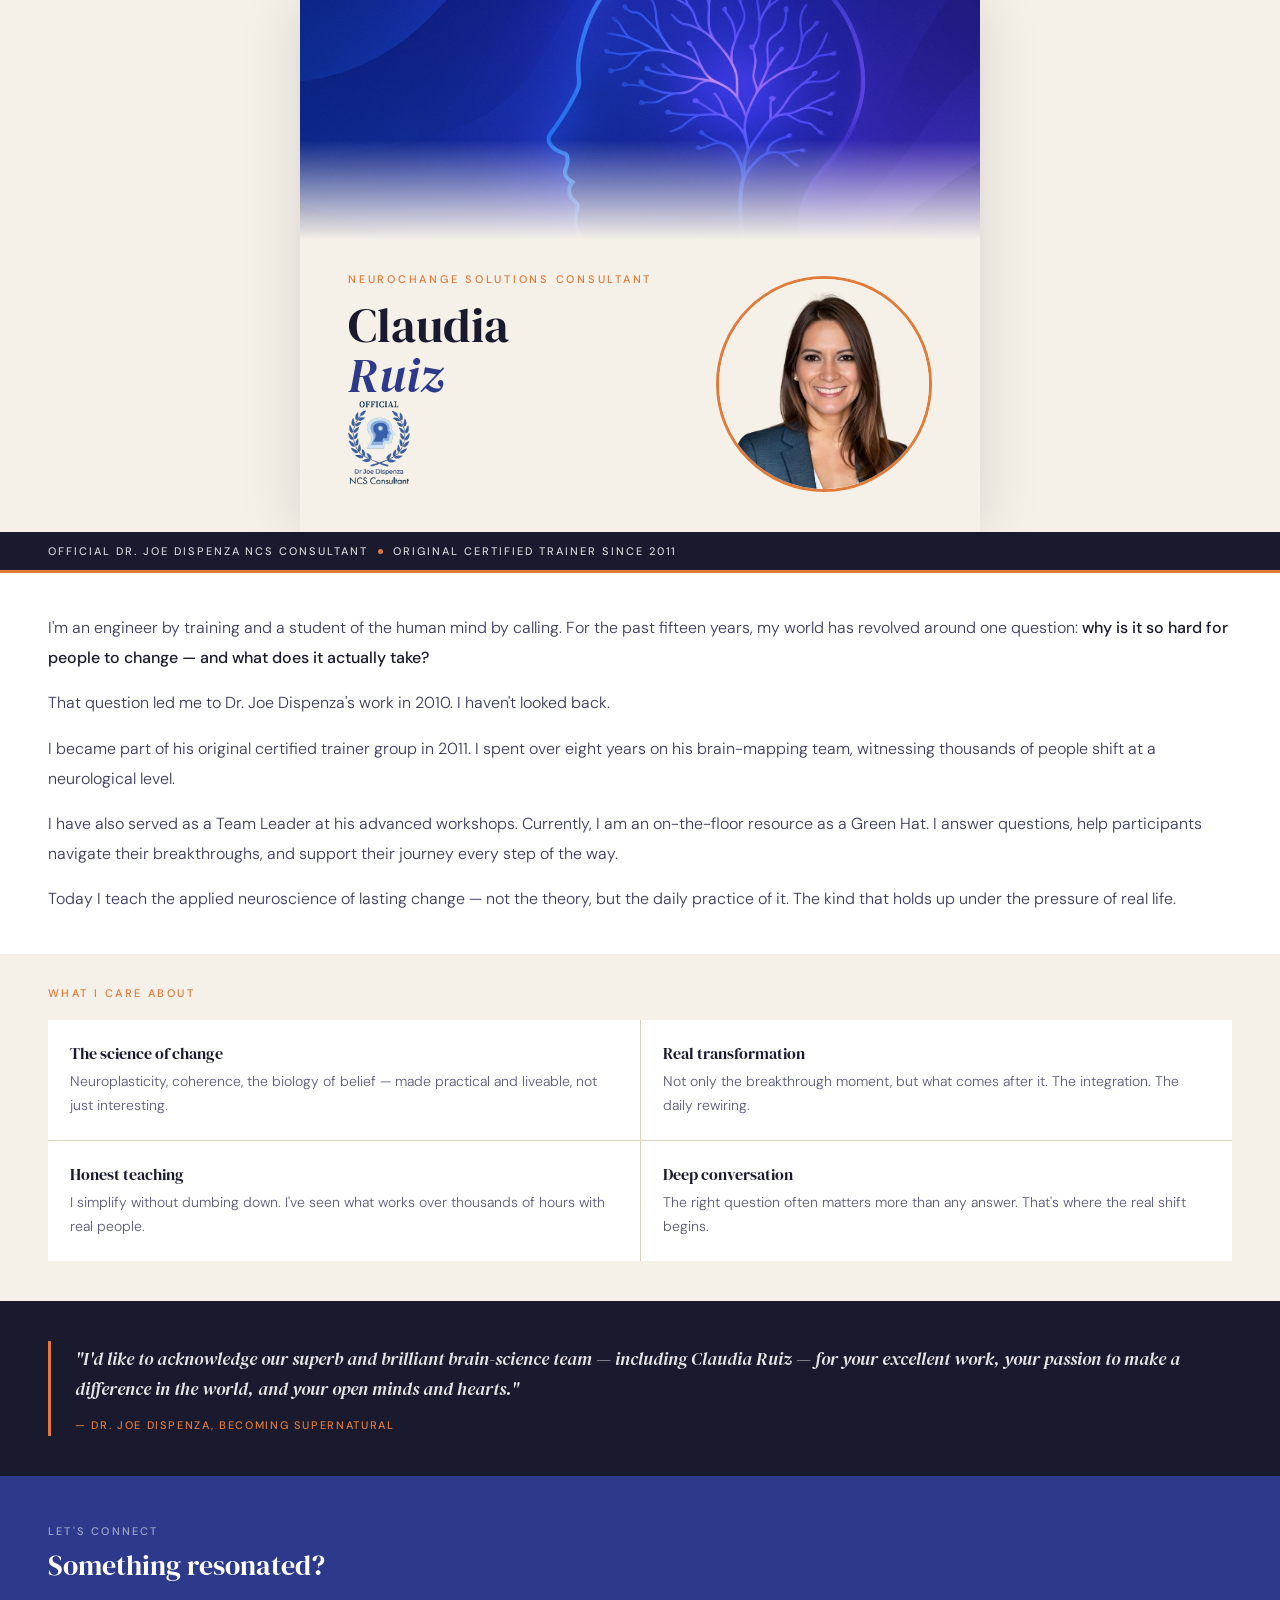
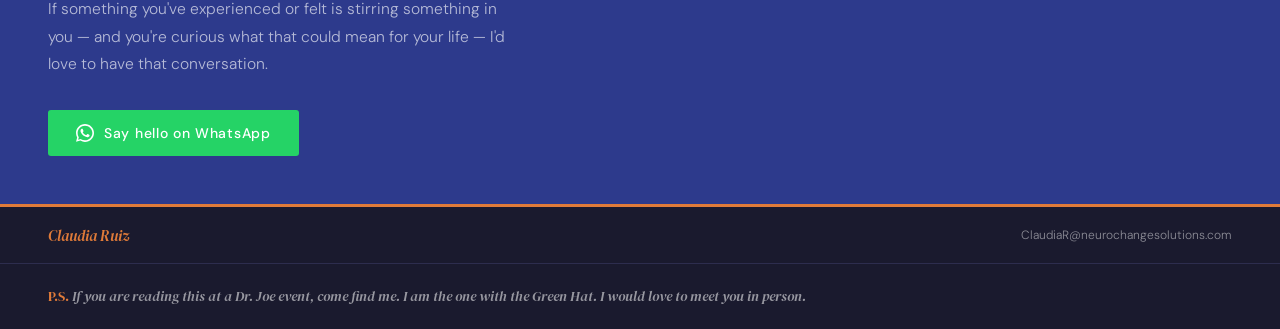
==== hello.html @ 994dd4ee "Add files via upload" ====
<!DOCTYPE html>
<html lang="en">
<head>
<meta charset="UTF-8">
<meta name="viewport" content="width=device-width, initial-scale=1.0">
<title>Claudia Ruiz | NeuroChange Solutions Consultant</title>
<link href="https://fonts.googleapis.com/css2?family=DM+Serif+Display:ital@0;1&family=DM+Sans:wght@300;400;500&display=swap" rel="stylesheet">
<style>
*{box-sizing:border-box;margin:0;padding:0}
body{font-family:"DM Sans",sans-serif;background:#F5F0E8;color:#1A1A2E;min-height:100vh}
.page{max-width:680px;margin:0 auto;box-shadow:0 0 60px rgba(0,0,0,0.12)}

.hero{height:240px;overflow:hidden;position:relative}
.hero img{width:100%;height:100%;object-fit:cover;object-position:center center;display:block}
.hero-fade{position:absolute;bottom:0;left:0;width:100%;height:100px;background:linear-gradient(to bottom,transparent,#F5F0E8)}

.top{background:#F5F0E8;padding:2rem 0 2.5rem;display:grid;grid-template-columns:1fr auto;align-items:start;gap:2rem}
.greeting{font-size:11px;font-weight:500;letter-spacing:0.25em;text-transform:uppercase;color:#E07B39;margin-bottom:0.85rem}
.name{font-family:"DM Serif Display",serif;font-size:3rem;line-height:1.05;color:#1A1A2E;font-weight:400}
.name em{font-style:italic;color:#2D3A8C}
.photo-wrap{display:flex;flex-direction:column;align-items:center;gap:10px;margin-top:0.25rem}
.shield-center{display:flex;justify-content:center;margin-top:1rem}
.photo{width:216px;height:216px;border-radius:50%;overflow:hidden;border:3px solid #E07B39;flex-shrink:0;background:#F5F0E8}
.photo img{width:100%;height:100%;object-fit:cover;object-position:center top}
.shield{width:62px}

.ncs-bar{background:#1A1A2E;padding:0.75rem 3rem;display:flex;align-items:center;gap:10px;flex-wrap:wrap}
.ncs-bar-text{font-size:11px;font-weight:500;letter-spacing:0.18em;text-transform:uppercase;color:rgba(255,255,255,0.8)}
.ncs-dot{width:5px;height:5px;border-radius:50%;background:#E07B39;flex-shrink:0}

.about{background:#fff;padding:2.5rem 3rem;border-top:3px solid #E07B39}
.about p{font-size:1rem;line-height:1.85;color:#3A3A5C;font-weight:300}
.about p+p{margin-top:1rem}
.about strong{font-weight:500;color:#1A1A2E}

.pillars-wrap{background:#F5F0E8;padding:2rem 3rem 2.5rem}
.section-label{font-size:11px;font-weight:500;letter-spacing:0.22em;text-transform:uppercase;color:#E07B39;margin-bottom:1.25rem}
.pillars{display:grid;grid-template-columns:1fr 1fr;gap:1px;background:#D9D0BC}
.pillar{background:#fff;padding:1.4rem}
.pillar-title{font-family:"DM Serif Display",serif;font-size:1rem;color:#1A1A2E;margin-bottom:0.35rem}
.pillar-body{font-size:0.875rem;line-height:1.7;color:#5A5A7A;font-weight:300}

.quote-wrap{background:#1A1A2E;padding:2.5rem 3rem}
.quote-box{border-left:3px solid #E07B39;padding:0.25rem 0 0.25rem 1.5rem}
.quote-text{font-family:"DM Serif Display",serif;font-style:italic;font-size:1.1rem;line-height:1.7;color:rgba(255,255,255,0.88)}
.quote-attr{font-size:11px;font-weight:500;letter-spacing:0.15em;text-transform:uppercase;color:#E07B39;margin-top:0.85rem}

.connect-bar{background:#2D3A8C;padding:3rem}
.connect-label{font-size:11px;font-weight:500;letter-spacing:0.2em;text-transform:uppercase;color:rgba(255,255,255,0.55);margin-bottom:0.5rem}
.connect-heading{font-family:"DM Serif Display",serif;font-size:1.75rem;color:#fff;margin-bottom:0.75rem}
.connect-sub{font-size:0.975rem;color:rgba(255,255,255,0.65);line-height:1.75;font-weight:300;margin-bottom:2rem;max-width:460px}
.btn-wa{display:inline-flex;align-items:center;gap:10px;background:#25D366;color:#fff;padding:14px 28px;border-radius:3px;font-family:"DM Sans",sans-serif;font-size:14px;font-weight:500;letter-spacing:0.05em;text-decoration:none;transition:opacity 0.15s}
.btn-wa:hover{opacity:0.85}
.btn-wa svg{width:18px;height:18px;fill:#fff;flex-shrink:0}

.foot{background:#1A1A2E;padding:1.1rem 3rem;display:flex;justify-content:space-between;align-items:center;border-top:3px solid #E07B39}
.foot-name{font-family:"DM Serif Display",serif;font-style:italic;font-size:0.95rem;color:#E07B39}
.foot-email{font-size:12px;color:rgba(255,255,255,0.5);text-decoration:none;font-weight:300}
.foot-email:hover{color:#E07B39}

@media(max-width:520px){
  .top,.ncs-bar,.about,.pillars-wrap,.quote-wrap,.connect-bar,.foot{padding-left:1.5rem;padding-right:1.5rem}
  .top{grid-template-columns:1fr;gap:0}
  .photo-wrap{flex-direction:row;align-items:center;gap:14px;margin-top:1.5rem}
  .photo{width:160px;height:160px}
  .shield{width:48px}
  .name{font-size:2.4rem}
  .pillars{grid-template-columns:1fr}
  .foot{flex-direction:column;gap:0.4rem;align-items:flex-start}
  .hero{height:180px}
}
</style>
</head>
<body>
<div class="page">

  <div class="hero">
    <img src="[data-uri]" alt="Neural mind illustration">
    <div class="hero-fade"></div>
  </div>

  <div class="top">
    <div class="top-text" style="padding-left:3rem">
      <p class="greeting">NeuroChange Solutions Consultant</p>
      <h1 class="name">Claudia<br><em>Ruiz</em></h1>
      <img src="[data-uri]" alt="Official NCS Consultant badge" class="shield">
    </div>
    <div class="photo-wrap" style="padding-right:3rem">
      <div class="photo">
        <img src="[data-uri]" alt="Claudia Ruiz">
      </div>

    </div>
  </div>

</div>
  </div>

  <div class="ncs-bar">
    <span class="ncs-bar-text">Official Dr. Joe Dispenza NCS Consultant</span>
    <span class="ncs-dot"></span>
    <span class="ncs-bar-text">Original certified trainer since 2011</span>
  </div>

  <div class="about">
    <p>I'm an engineer by training and a student of the human mind by calling. For the past fifteen years, my world has revolved around one question: <strong>why is it so hard for people to change — and what does it actually take?</strong></p>
    <p>That question led me to Dr. Joe Dispenza's work in 2010. I haven't looked back.</p>
    <p>I became part of his original certified trainer group in 2011. I spent over eight years on his brain-mapping team, witnessing thousands of people shift at a neurological level.</p>
    <p>I have also served as a Team Leader at his advanced workshops. Currently, I am an on-the-floor resource as a Green Hat. I answer questions, help participants navigate their breakthroughs, and support their journey every step of the way.</p>
    <p>Today I teach the applied neuroscience of lasting change — not the theory, but the daily practice of it. The kind that holds up under the pressure of real life.</p>
  </div>

  <div class="pillars-wrap">
    <p class="section-label">What I care about</p>
    <div class="pillars">
      <div class="pillar">
        <p class="pillar-title">The science of change</p>
        <p class="pillar-body">Neuroplasticity, coherence, the biology of belief — made practical and liveable, not just interesting.</p>
      </div>
      <div class="pillar">
        <p class="pillar-title">Real transformation</p>
        <p class="pillar-body">Not only the breakthrough moment, but what comes after it. The integration. The daily rewiring.</p>
      </div>
      <div class="pillar">
        <p class="pillar-title">Honest teaching</p>
        <p class="pillar-body">I simplify without dumbing down. I've seen what works over thousands of hours with real people.</p>
      </div>
      <div class="pillar">
        <p class="pillar-title">Deep conversation</p>
        <p class="pillar-body">The right question often matters more than any answer. That's where the real shift begins.</p>
      </div>
    </div>
  </div>

  <div class="quote-wrap">
    <div class="quote-box">
      <p class="quote-text">"I'd like to acknowledge our superb and brilliant brain-science team — including Claudia Ruiz — for your excellent work, your passion to make a difference in the world, and your open minds and hearts."</p>
      <p class="quote-attr">— Dr. Joe Dispenza, Becoming Supernatural</p>
    </div>
  </div>

  <div class="connect-bar">
    <p class="connect-label">Let's connect</p>
    <p class="connect-heading">Something resonated?</p>
    <p class="connect-sub">If something you've experienced or felt is stirring something in you — and you're curious what that could mean for your life — I'd love to have that conversation.</p>
    <a href="https://wa.me/message/G7SIAC56ROKIF1?src=qr" class="btn-wa" target="_blank">
      <svg viewBox="0 0 24 24"><path d="M17.472 14.382c-.297-.149-1.758-.867-2.03-.967-.273-.099-.471-.148-.67.15-.197.297-.767.966-.94 1.164-.173.199-.347.223-.644.075-.297-.15-1.255-.463-2.39-1.475-.883-.788-1.48-1.761-1.653-2.059-.173-.297-.018-.458.13-.606.134-.133.298-.347.446-.52.149-.174.198-.298.298-.497.099-.198.05-.371-.025-.52-.075-.149-.669-1.612-.916-2.207-.242-.579-.487-.5-.669-.51-.173-.008-.371-.01-.57-.01-.198 0-.52.074-.792.372-.272.297-1.04 1.016-1.04 2.479 0 1.462 1.065 2.875 1.213 3.074.149.198 2.096 3.2 5.077 4.487.709.306 1.262.489 1.694.625.712.227 1.36.195 1.871.118.571-.085 1.758-.719 2.006-1.413.248-.694.248-1.289.173-1.413-.074-.124-.272-.198-.57-.347zM12 0C5.373 0 0 5.373 0 12c0 2.124.558 4.122 1.535 5.855L.057 23.5l5.763-1.51A11.935 11.935 0 0 0 12 24c6.627 0 12-5.373 12-12S18.627 0 12 0zm0 21.818c-1.96 0-3.786-.53-5.348-1.452l-.383-.227-3.42.897.912-3.329-.25-.397A9.786 9.786 0 0 1 2.182 12C2.182 6.57 6.57 2.182 12 2.182c5.43 0 9.818 4.388 9.818 9.818 0 5.43-4.388 9.818-9.818 9.818z"/></svg>
      Say hello on WhatsApp
    </a>
  </div>

  <div class="foot">
    <span class="foot-name">Claudia Ruiz</span>
    <a href="mailto:ClaudiaR@neurochangesolutions.com" class="foot-email">ClaudiaR@neurochangesolutions.com</a>
  </div>
  <div style="background:#1A1A2E;padding:1.25rem 3rem;border-top:1px solid #2D2D4E;">
    <p style="font-size:0.875rem;color:rgba(255,255,255,0.55);font-weight:300;line-height:1.75;font-style:italic;font-family:'DM Serif Display',serif;"><strong style="font-weight:500;color:#E07B39;font-style:normal;">P.S.</strong> If you are reading this at a Dr. Joe event, come find me. I am the one with the Green Hat. I would love to meet you in person.</p>
  </div>

</div>
</body>
</html>
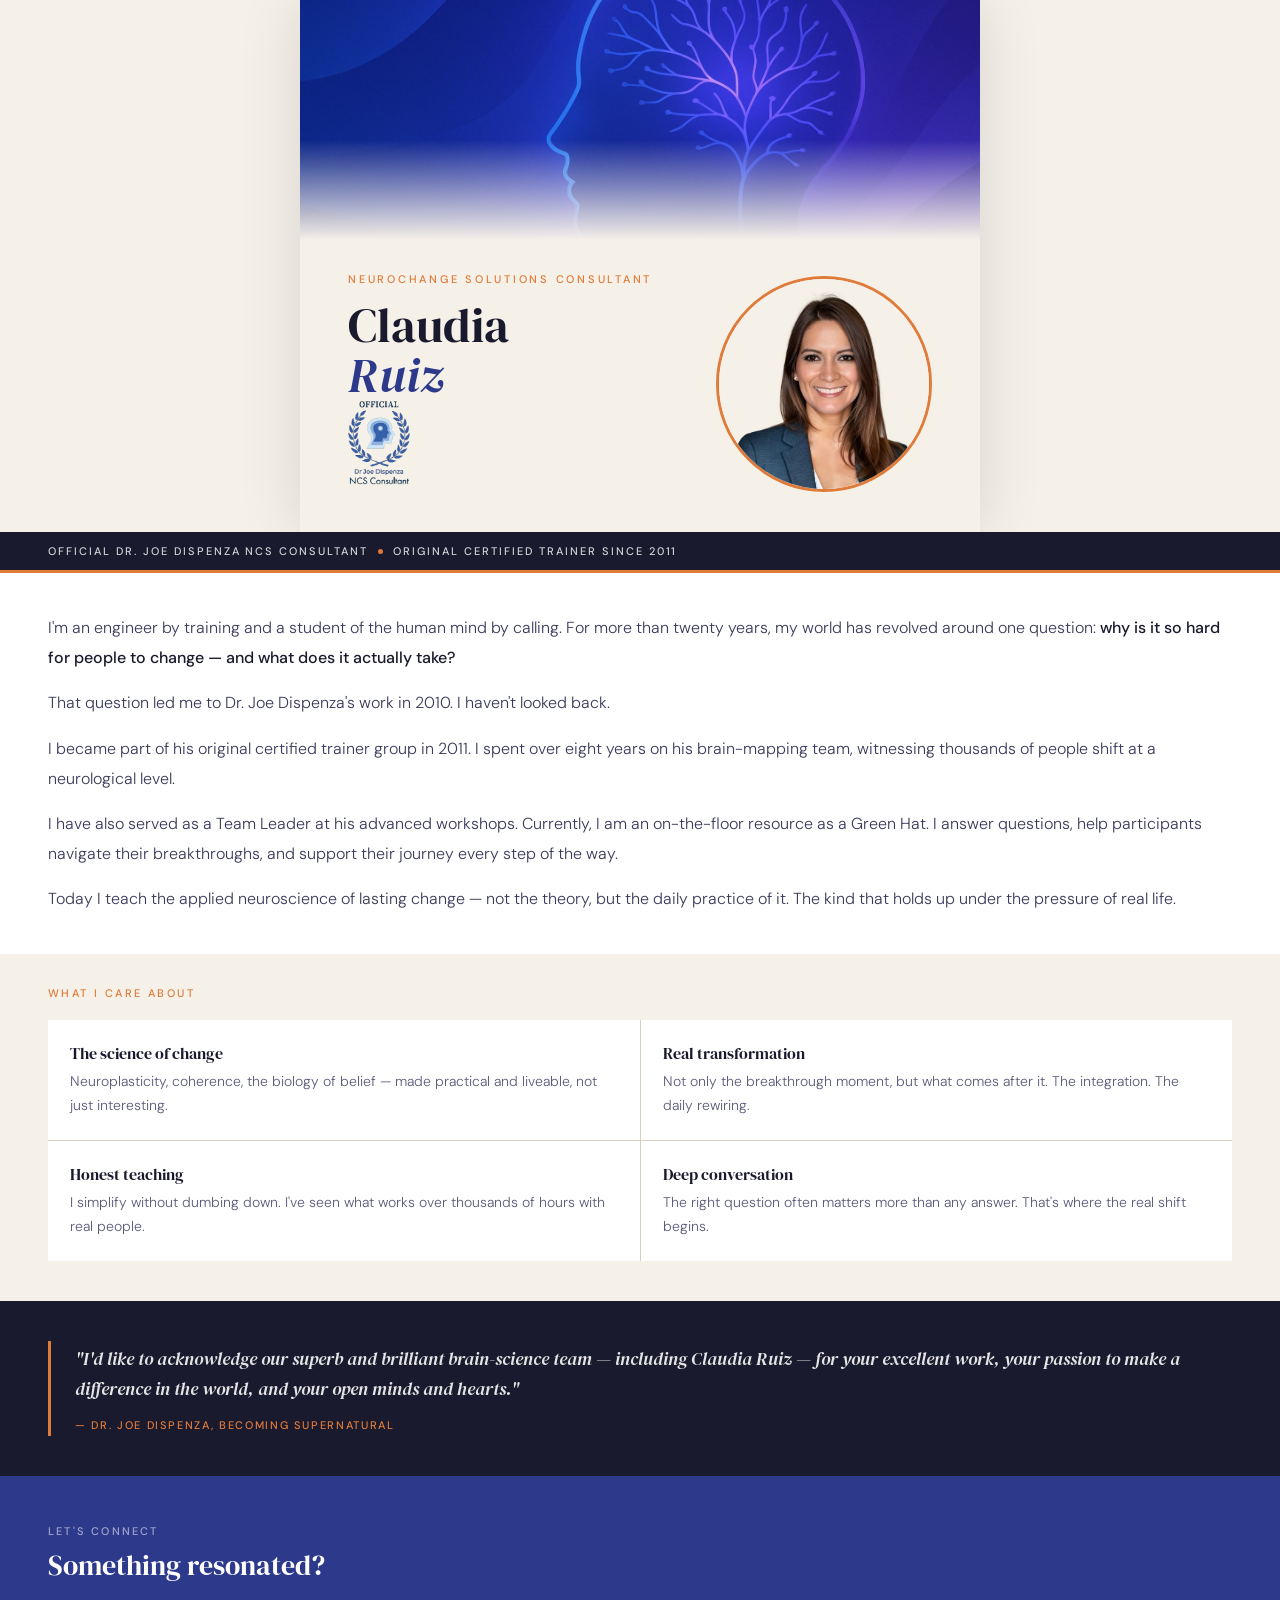
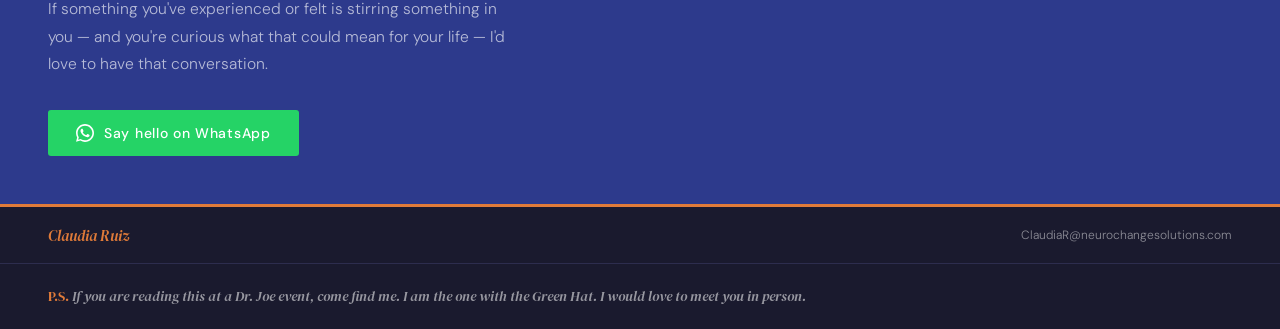
==== commit 990b1523: "Add files via upload" ====
--- a/hello.html
+++ b/hello.html
@@ -103,7 +103,7 @@
   </div>
 
   <div class="about">
-    <p>I'm an engineer by training and a student of the human mind by calling. For the past fifteen years, my world has revolved around one question: <strong>why is it so hard for people to change — and what does it actually take?</strong></p>
+    <p>I'm an engineer by training and a student of the human mind by calling. For more than twenty years, my world has revolved around one question: <strong>why is it so hard for people to change — and what does it actually take?</strong></p>
     <p>That question led me to Dr. Joe Dispenza's work in 2010. I haven't looked back.</p>
     <p>I became part of his original certified trainer group in 2011. I spent over eight years on his brain-mapping team, witnessing thousands of people shift at a neurological level.</p>
     <p>I have also served as a Team Leader at his advanced workshops. Currently, I am an on-the-floor resource as a Green Hat. I answer questions, help participants navigate their breakthroughs, and support their journey every step of the way.</p>
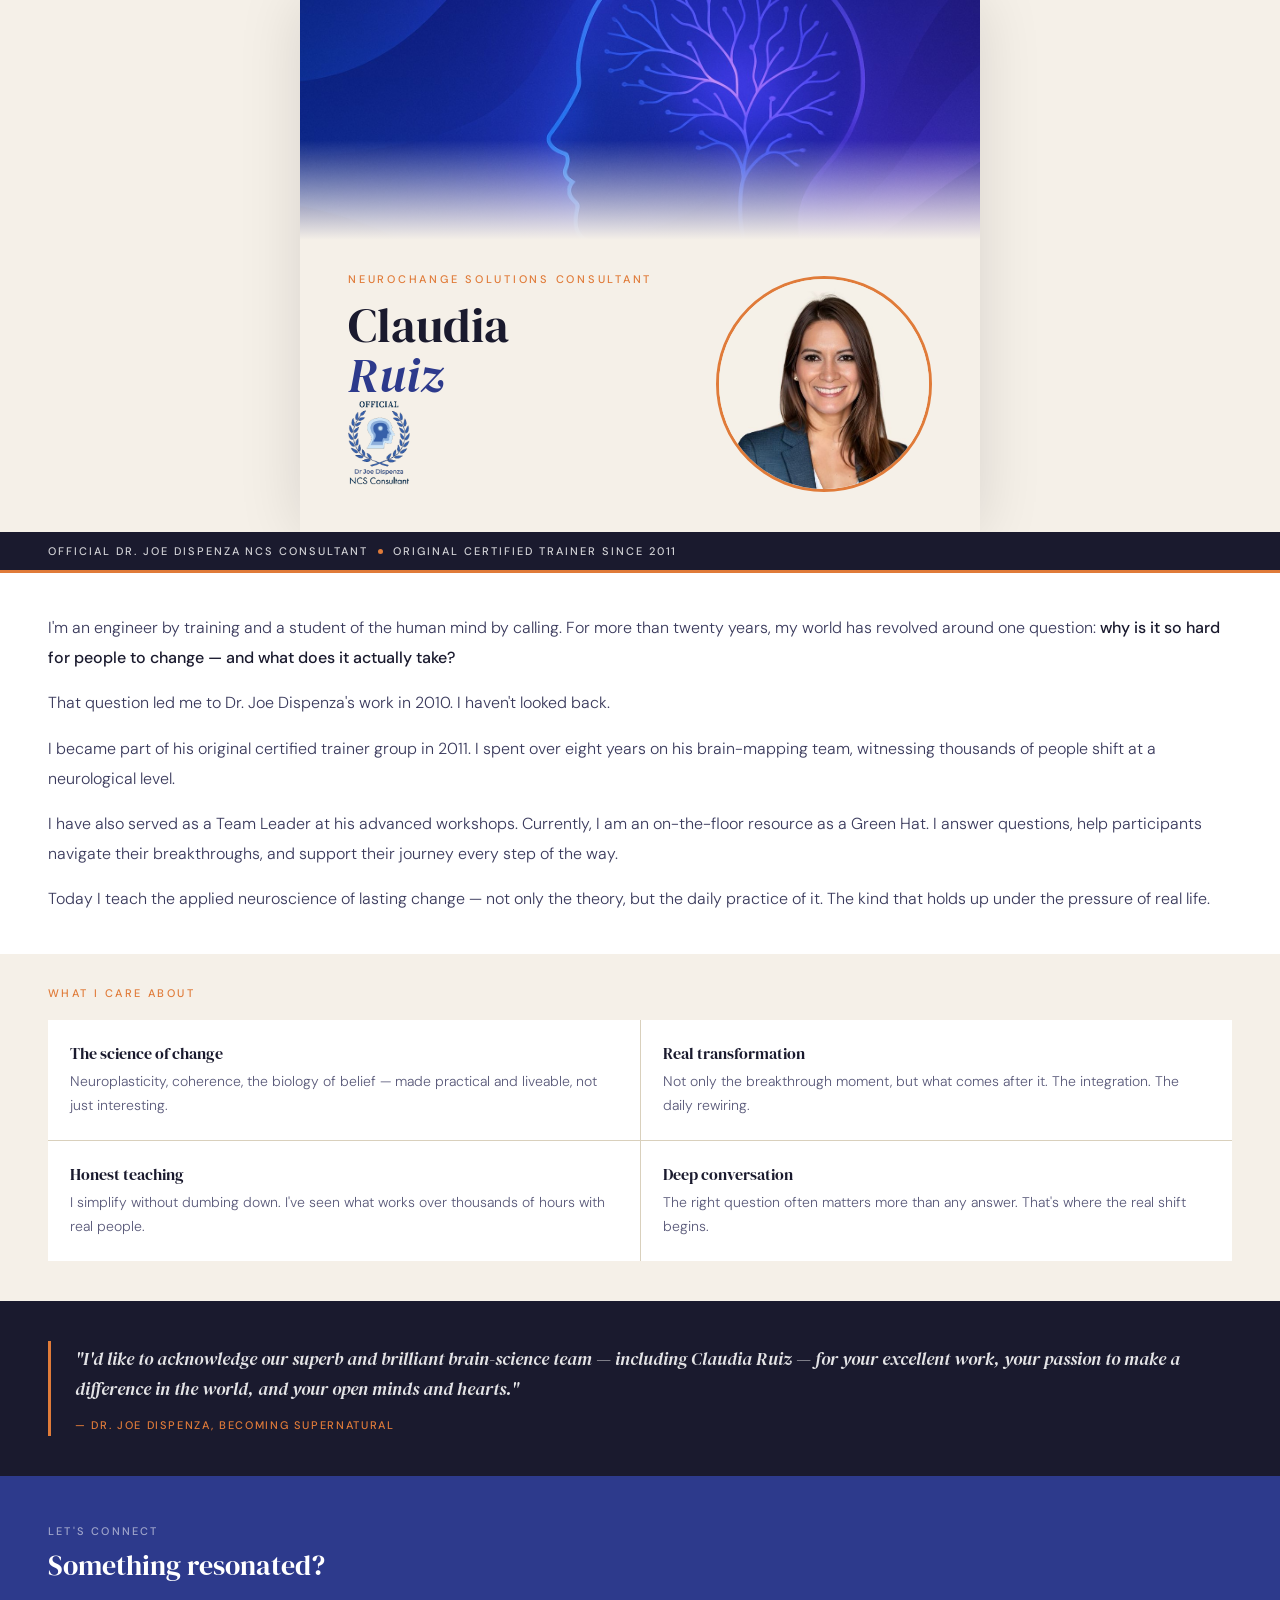
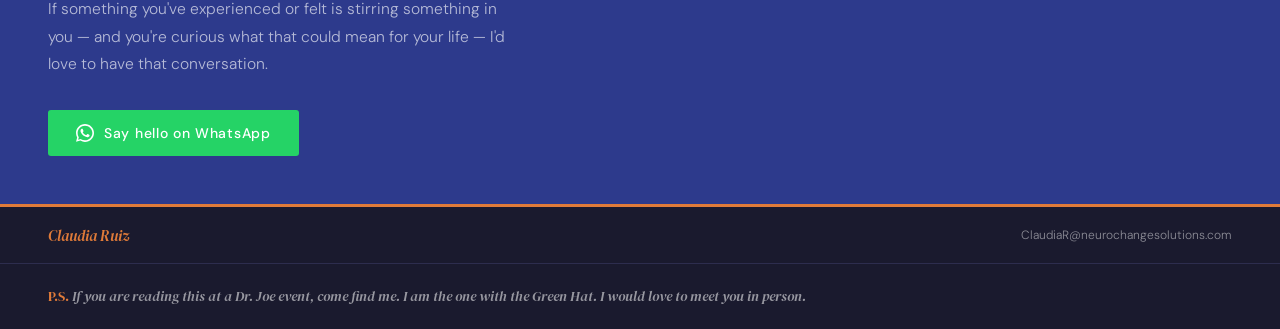
==== commit a4ef1069: "Add files via upload" ====
--- a/hello.html
+++ b/hello.html
@@ -107,7 +107,7 @@
     <p>That question led me to Dr. Joe Dispenza's work in 2010. I haven't looked back.</p>
     <p>I became part of his original certified trainer group in 2011. I spent over eight years on his brain-mapping team, witnessing thousands of people shift at a neurological level.</p>
     <p>I have also served as a Team Leader at his advanced workshops. Currently, I am an on-the-floor resource as a Green Hat. I answer questions, help participants navigate their breakthroughs, and support their journey every step of the way.</p>
-    <p>Today I teach the applied neuroscience of lasting change — not the theory, but the daily practice of it. The kind that holds up under the pressure of real life.</p>
+    <p>Today I teach the applied neuroscience of lasting change — not only the theory, but the daily practice of it. The kind that holds up under the pressure of real life.</p>
   </div>
 
   <div class="pillars-wrap">
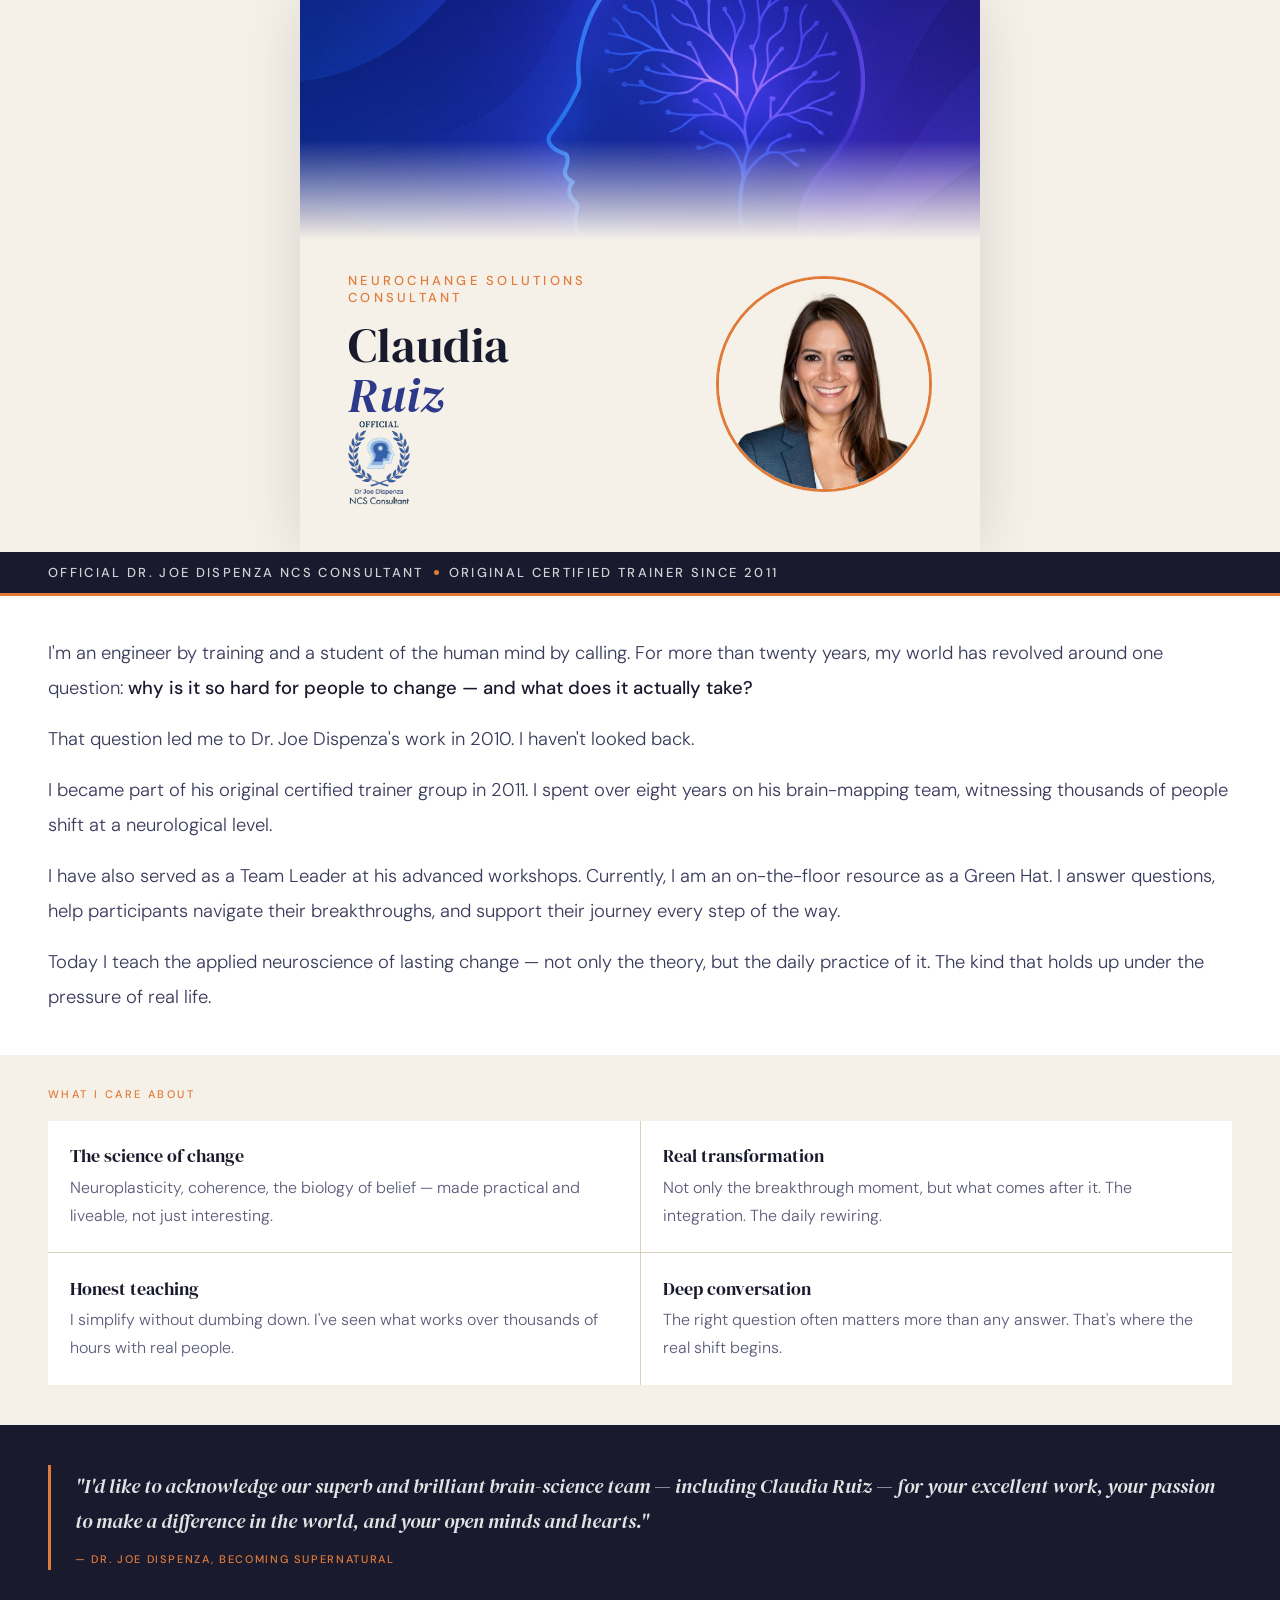
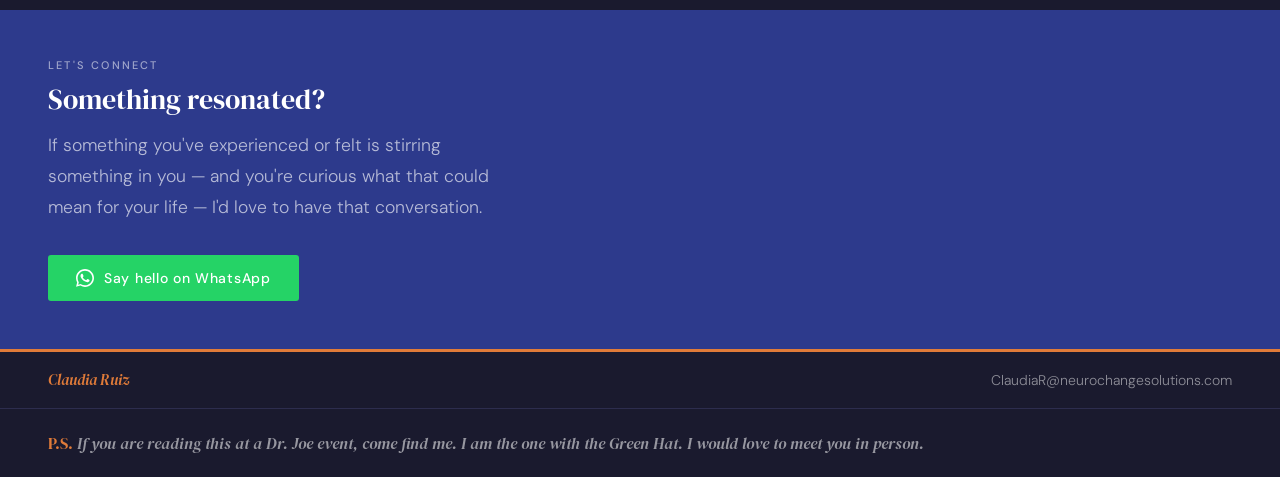
==== commit 94c9089b: "Add files via upload" ====
--- a/hello.html
+++ b/hello.html
@@ -15,7 +15,7 @@
 .hero-fade{position:absolute;bottom:0;left:0;width:100%;height:100px;background:linear-gradient(to bottom,transparent,#F5F0E8)}
 
 .top{background:#F5F0E8;padding:2rem 0 2.5rem;display:grid;grid-template-columns:1fr auto;align-items:start;gap:2rem}
-.greeting{font-size:11px;font-weight:500;letter-spacing:0.25em;text-transform:uppercase;color:#E07B39;margin-bottom:0.85rem}
+.greeting{font-size:13px;font-weight:500;letter-spacing:0.25em;text-transform:uppercase;color:#E07B39;margin-bottom:0.85rem}
 .name{font-family:"DM Serif Display",serif;font-size:3rem;line-height:1.05;color:#1A1A2E;font-weight:400}
 .name em{font-style:italic;color:#2D3A8C}
 .photo-wrap{display:flex;flex-direction:column;align-items:center;gap:10px;margin-top:0.25rem}
@@ -25,11 +25,11 @@
 .shield{width:62px}
 
 .ncs-bar{background:#1A1A2E;padding:0.75rem 3rem;display:flex;align-items:center;gap:10px;flex-wrap:wrap}
-.ncs-bar-text{font-size:11px;font-weight:500;letter-spacing:0.18em;text-transform:uppercase;color:rgba(255,255,255,0.8)}
+.ncs-bar-text{font-size:13px;font-weight:500;letter-spacing:0.18em;text-transform:uppercase;color:rgba(255,255,255,0.8)}
 .ncs-dot{width:5px;height:5px;border-radius:50%;background:#E07B39;flex-shrink:0}
 
 .about{background:#fff;padding:2.5rem 3rem;border-top:3px solid #E07B39}
-.about p{font-size:1rem;line-height:1.85;color:#3A3A5C;font-weight:300}
+.about p{font-size:1.15rem;line-height:1.9;color:#3A3A5C;font-weight:300}
 .about p+p{margin-top:1rem}
 .about strong{font-weight:500;color:#1A1A2E}
 
@@ -37,25 +37,25 @@
 .section-label{font-size:11px;font-weight:500;letter-spacing:0.22em;text-transform:uppercase;color:#E07B39;margin-bottom:1.25rem}
 .pillars{display:grid;grid-template-columns:1fr 1fr;gap:1px;background:#D9D0BC}
 .pillar{background:#fff;padding:1.4rem}
-.pillar-title{font-family:"DM Serif Display",serif;font-size:1rem;color:#1A1A2E;margin-bottom:0.35rem}
-.pillar-body{font-size:0.875rem;line-height:1.7;color:#5A5A7A;font-weight:300}
+.pillar-title{font-family:"DM Serif Display",serif;font-size:1.15rem;color:#1A1A2E;margin-bottom:0.35rem}
+.pillar-body{font-size:1rem;line-height:1.75;color:#5A5A7A;font-weight:300}
 
 .quote-wrap{background:#1A1A2E;padding:2.5rem 3rem}
 .quote-box{border-left:3px solid #E07B39;padding:0.25rem 0 0.25rem 1.5rem}
-.quote-text{font-family:"DM Serif Display",serif;font-style:italic;font-size:1.1rem;line-height:1.7;color:rgba(255,255,255,0.88)}
+.quote-text{font-family:"DM Serif Display",serif;font-style:italic;font-size:1.25rem;line-height:1.75;color:rgba(255,255,255,0.88)}
 .quote-attr{font-size:11px;font-weight:500;letter-spacing:0.15em;text-transform:uppercase;color:#E07B39;margin-top:0.85rem}
 
 .connect-bar{background:#2D3A8C;padding:3rem}
 .connect-label{font-size:11px;font-weight:500;letter-spacing:0.2em;text-transform:uppercase;color:rgba(255,255,255,0.55);margin-bottom:0.5rem}
 .connect-heading{font-family:"DM Serif Display",serif;font-size:1.75rem;color:#fff;margin-bottom:0.75rem}
-.connect-sub{font-size:0.975rem;color:rgba(255,255,255,0.65);line-height:1.75;font-weight:300;margin-bottom:2rem;max-width:460px}
+.connect-sub{font-size:1.1rem;color:rgba(255,255,255,0.65);line-height:1.75;font-weight:300;margin-bottom:2rem;max-width:460px}
 .btn-wa{display:inline-flex;align-items:center;gap:10px;background:#25D366;color:#fff;padding:14px 28px;border-radius:3px;font-family:"DM Sans",sans-serif;font-size:14px;font-weight:500;letter-spacing:0.05em;text-decoration:none;transition:opacity 0.15s}
 .btn-wa:hover{opacity:0.85}
 .btn-wa svg{width:18px;height:18px;fill:#fff;flex-shrink:0}
 
 .foot{background:#1A1A2E;padding:1.1rem 3rem;display:flex;justify-content:space-between;align-items:center;border-top:3px solid #E07B39}
 .foot-name{font-family:"DM Serif Display",serif;font-style:italic;font-size:0.95rem;color:#E07B39}
-.foot-email{font-size:12px;color:rgba(255,255,255,0.5);text-decoration:none;font-weight:300}
+.foot-email{font-size:14px;color:rgba(255,255,255,0.5);text-decoration:none;font-weight:300}
 .foot-email:hover{color:#E07B39}
 
 @media(max-width:520px){
@@ -154,7 +154,7 @@
     <a href="mailto:ClaudiaR@neurochangesolutions.com" class="foot-email">ClaudiaR@neurochangesolutions.com</a>
   </div>
   <div style="background:#1A1A2E;padding:1.25rem 3rem;border-top:1px solid #2D2D4E;">
-    <p style="font-size:0.875rem;color:rgba(255,255,255,0.55);font-weight:300;line-height:1.75;font-style:italic;font-family:'DM Serif Display',serif;"><strong style="font-weight:500;color:#E07B39;font-style:normal;">P.S.</strong> If you are reading this at a Dr. Joe event, come find me. I am the one with the Green Hat. I would love to meet you in person.</p>
+    <p style="font-size:1rem;color:rgba(255,255,255,0.55);font-weight:300;line-height:1.75;font-style:italic;font-family:'DM Serif Display',serif;"><strong style="font-weight:500;color:#E07B39;font-style:normal;">P.S.</strong> If you are reading this at a Dr. Joe event, come find me. I am the one with the Green Hat. I would love to meet you in person.</p>
   </div>
 
 </div>
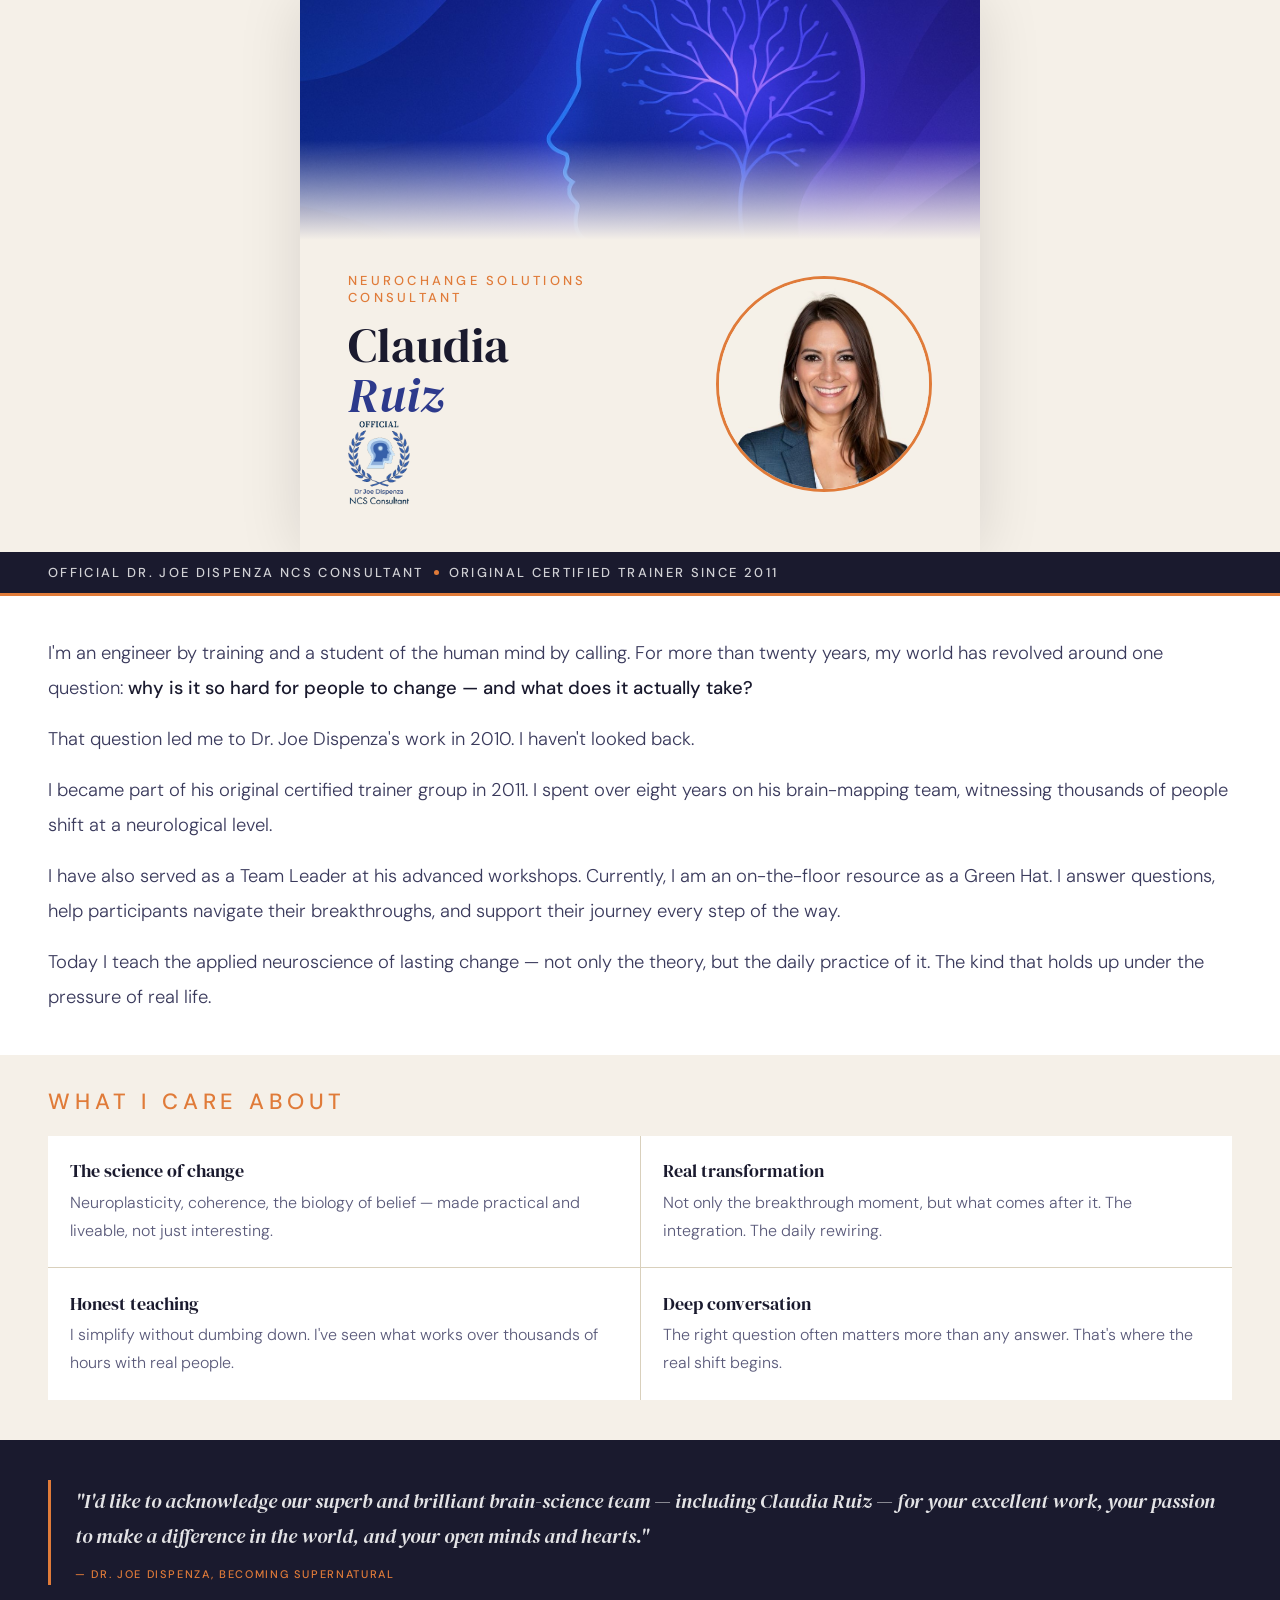
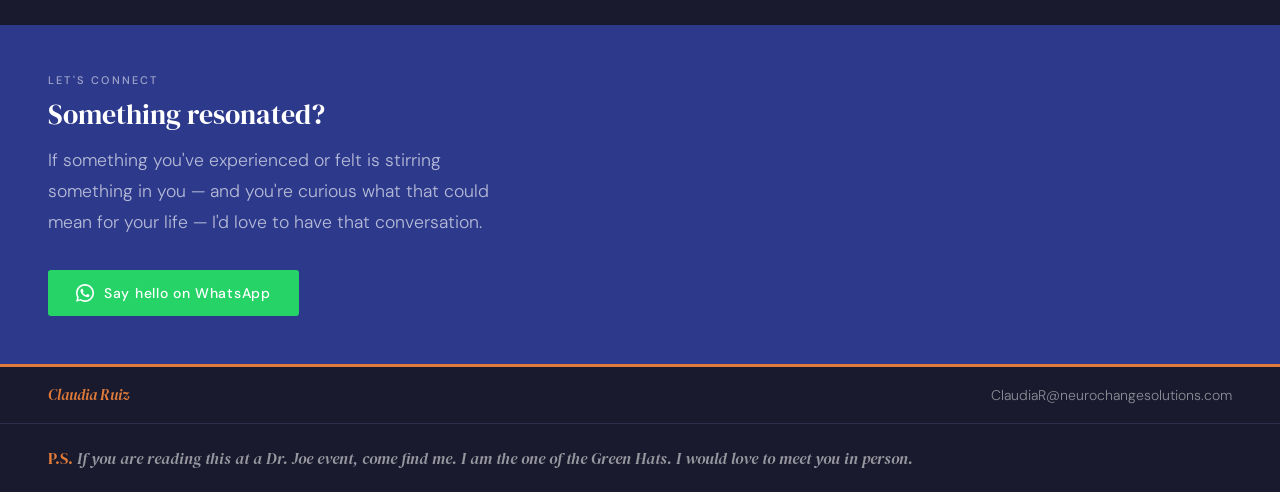
==== commit ad69acb9: "Add files via upload" ====
--- a/hello.html
+++ b/hello.html
@@ -34,7 +34,7 @@
 .about strong{font-weight:500;color:#1A1A2E}
 
 .pillars-wrap{background:#F5F0E8;padding:2rem 3rem 2.5rem}
-.section-label{font-size:11px;font-weight:500;letter-spacing:0.22em;text-transform:uppercase;color:#E07B39;margin-bottom:1.25rem}
+.section-label{font-size:22px;font-weight:500;letter-spacing:0.22em;text-transform:uppercase;color:#E07B39;margin-bottom:1.25rem}
 .pillars{display:grid;grid-template-columns:1fr 1fr;gap:1px;background:#D9D0BC}
 .pillar{background:#fff;padding:1.4rem}
 .pillar-title{font-family:"DM Serif Display",serif;font-size:1.15rem;color:#1A1A2E;margin-bottom:0.35rem}
@@ -154,7 +154,7 @@
     <a href="mailto:ClaudiaR@neurochangesolutions.com" class="foot-email">ClaudiaR@neurochangesolutions.com</a>
   </div>
   <div style="background:#1A1A2E;padding:1.25rem 3rem;border-top:1px solid #2D2D4E;">
-    <p style="font-size:1rem;color:rgba(255,255,255,0.55);font-weight:300;line-height:1.75;font-style:italic;font-family:'DM Serif Display',serif;"><strong style="font-weight:500;color:#E07B39;font-style:normal;">P.S.</strong> If you are reading this at a Dr. Joe event, come find me. I am the one with the Green Hat. I would love to meet you in person.</p>
+    <p style="font-size:1rem;color:rgba(255,255,255,0.55);font-weight:300;line-height:1.75;font-style:italic;font-family:'DM Serif Display',serif;"><strong style="font-weight:500;color:#E07B39;font-style:normal;">P.S.</strong> If you are reading this at a Dr. Joe event, come find me. I am the one of the Green Hats. I would love to meet you in person.</p>
   </div>
 
 </div>
